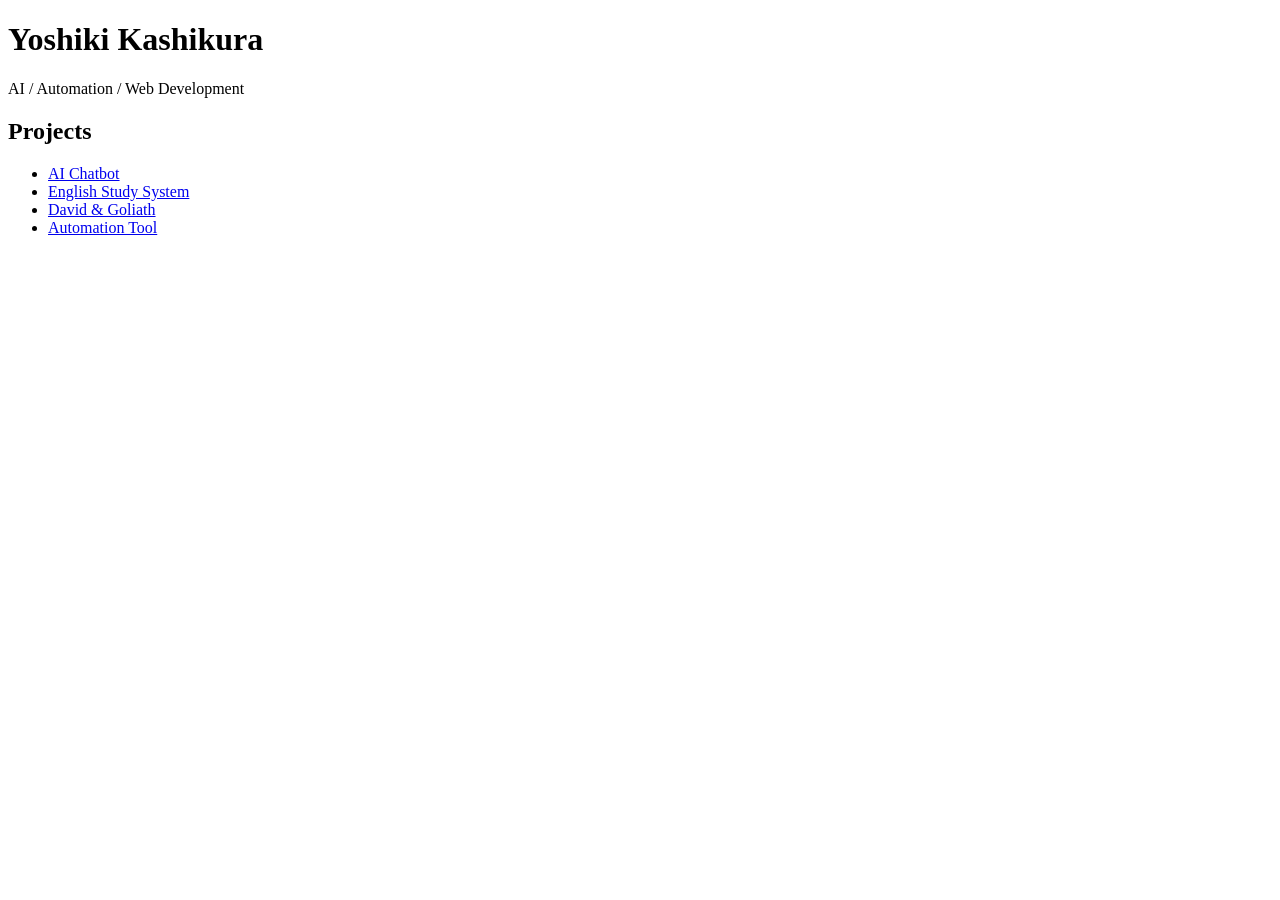
==== index.html @ 83948348 "Create index.html" ====
<!DOCTYPE html>
<html>
<head>
  <title>Yoshiki Portfolio</title>
</head>

<body>
  <h1>Yoshiki Kashikura</h1>
  <p>AI / Automation / Web Development</p>

  <h2>Projects</h2>

  <ul>
    <li><a href="https://github.com/yoshiki-521/ai-chatbot">AI Chatbot</a></li>
    <li><a href="https://github.com/yoshiki-521/english-study-system">English Study System</a></li>
    <li><a href="https://github.com/yoshiki-521/david-and-goliath">David & Goliath</a></li>
    <li><a href="https://github.com/yoshiki-521/automation-tool">Automation Tool</a></li>
  </ul>

</body>
</html>
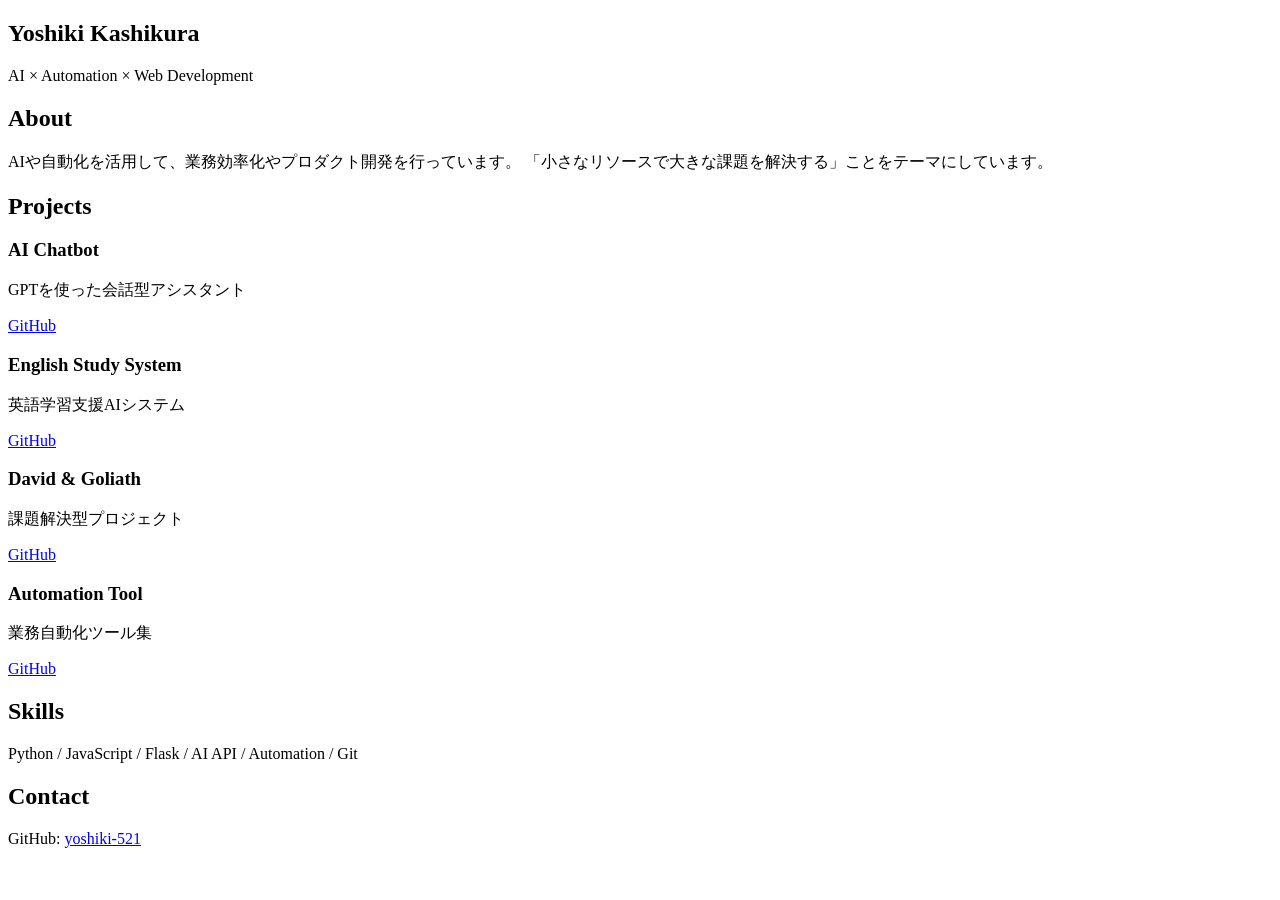
==== commit e5624756: "Update index.html" ====
--- a/index.html
+++ b/index.html
@@ -1,21 +1,73 @@
 <!DOCTYPE html>
-<html>
+<html lang="ja">
 <head>
+  <meta charset="UTF-8" />
+  <meta name="viewport" content="width=device-width, initial-scale=1.0"/>
   <title>Yoshiki Portfolio</title>
+  <link rel="stylesheet" href="style.css">
 </head>
 
 <body>
-  <h1>Yoshiki Kashikura</h1>
-  <p>AI / Automation / Web Development</p>
 
-  <h2>Projects</h2>
+  <!-- Hero -->
+  <section class="hero">
+    <h1>Yoshiki Kashikura</h1>
+    <p>AI × Automation × Web Development</p>
+  </section>
 
-  <ul>
-    <li><a href="https://github.com/yoshiki-521/ai-chatbot">AI Chatbot</a></li>
-    <li><a href="https://github.com/yoshiki-521/english-study-system">English Study System</a></li>
-    <li><a href="https://github.com/yoshiki-521/david-and-goliath">David & Goliath</a></li>
-    <li><a href="https://github.com/yoshiki-521/automation-tool">Automation Tool</a></li>
-  </ul>
+  <!-- About -->
+  <section class="section">
+    <h2>About</h2>
+    <p>
+      AIや自動化を活用して、業務効率化やプロダクト開発を行っています。  
+      「小さなリソースで大きな課題を解決する」ことをテーマにしています。
+    </p>
+  </section>
+
+  <!-- Projects -->
+  <section class="section">
+    <h2>Projects</h2>
+
+    <div class="grid">
+
+      <div class="card">
+        <h3>AI Chatbot</h3>
+        <p>GPTを使った会話型アシスタント</p>
+        <a href="https://github.com/yoshiki-521/ai-chatbot" target="_blank">GitHub</a>
+      </div>
+
+      <div class="card">
+        <h3>English Study System</h3>
+        <p>英語学習支援AIシステム</p>
+        <a href="https://github.com/yoshiki-521/english-study-system" target="_blank">GitHub</a>
+      </div>
+
+      <div class="card">
+        <h3>David & Goliath</h3>
+        <p>課題解決型プロジェクト</p>
+        <a href="https://github.com/yoshiki-521/DavidandGoliath" target="_blank">GitHub</a>
+      </div>
+
+      <div class="card">
+        <h3>Automation Tool</h3>
+        <p>業務自動化ツール集</p>
+        <a href="https://github.com/yoshiki-521" target="_blank">GitHub</a>
+      </div>
+
+    </div>
+  </section>
+
+  <!-- Skills -->
+  <section class="section">
+    <h2>Skills</h2>
+    <p>Python / JavaScript / Flask / AI API / Automation / Git</p>
+  </section>
+
+  <!-- Contact -->
+  <section class="section">
+    <h2>Contact</h2>
+    <p>GitHub: <a href="https://github.com/yoshiki-521">yoshiki-521</a></p>
+  </section>
 
 </body>
 </html>
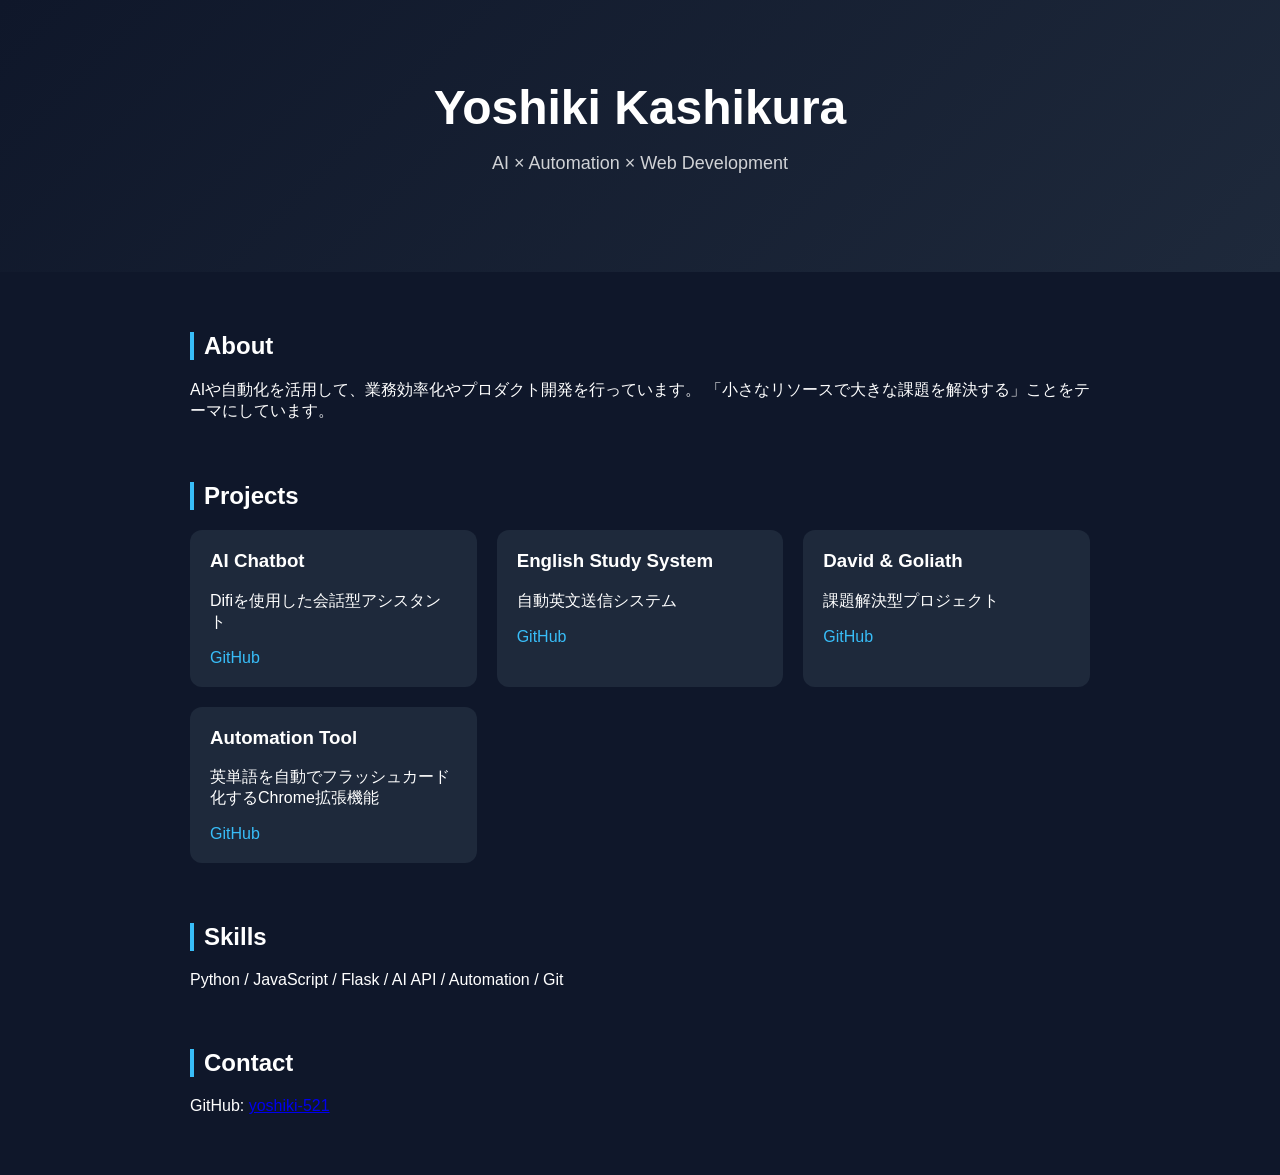
==== commit b62383ca: "Update index.html" ====
--- a/index.html
+++ b/index.html
@@ -32,26 +32,26 @@
 
       <div class="card">
         <h3>AI Chatbot</h3>
-        <p>GPTを使った会話型アシスタント</p>
-        <a href="https://github.com/yoshiki-521/ai-chatbot" target="_blank">GitHub</a>
+        <p>Difiを使用した会話型アシスタント</p>
+        <a href="https://github.com/yoshiki-521/htb_energy_chatbot.git" target="_blank">GitHub</a>
       </div>
 
       <div class="card">
         <h3>English Study System</h3>
-        <p>英語学習支援AIシステム</p>
-        <a href="https://github.com/yoshiki-521/english-study-system" target="_blank">GitHub</a>
+        <p>自動英文送信システム</p>
+        <a href="https://github.com/yoshiki-521/english_study.git" target="_blank">GitHub</a>
       </div>
 
       <div class="card">
         <h3>David & Goliath</h3>
         <p>課題解決型プロジェクト</p>
-        <a href="https://github.com/yoshiki-521/DavidandGoliath" target="_blank">GitHub</a>
+        <a href="https://github.com/yoshiki-521/goliathanddavid.git" target="_blank">GitHub</a>
       </div>
 
       <div class="card">
         <h3>Automation Tool</h3>
-        <p>業務自動化ツール集</p>
-        <a href="https://github.com/yoshiki-521" target="_blank">GitHub</a>
+        <p>英単語を自動でフラッシュカード化するChrome拡張機能</p>
+        <a href="https://github.com/yoshiki-521/words_flashcord_extention.git" target="_blank">GitHub</a>
       </div>
 
     </div>
--- a/style.css
+++ b/style.css
@@ -0,0 +1,65 @@
+body {
+  margin: 0;
+  font-family: Arial, sans-serif;
+  background: #0f172a;
+  color: white;
+}
+
+/* Hero */
+.hero {
+  text-align: center;
+  padding: 80px 20px;
+  background: linear-gradient(135deg, #0f172a, #1e293b);
+}
+
+.hero h1 {
+  font-size: 48px;
+  margin: 0;
+}
+
+.hero p {
+  font-size: 18px;
+  opacity: 0.8;
+}
+
+/* Sections */
+.section {
+  max-width: 900px;
+  margin: 60px auto;
+  padding: 0 20px;
+}
+
+.section h2 {
+  margin-bottom: 20px;
+  border-left: 4px solid #38bdf8;
+  padding-left: 10px;
+}
+
+/* Grid */
+.grid {
+  display: grid;
+  grid-template-columns: repeat(auto-fit, minmax(220px, 1fr));
+  gap: 20px;
+}
+
+/* Card */
+.card {
+  background: #1e293b;
+  padding: 20px;
+  border-radius: 12px;
+  transition: 0.3s;
+}
+
+.card:hover {
+  transform: translateY(-8px);
+  background: #334155;
+}
+
+.card h3 {
+  margin-top: 0;
+}
+
+.card a {
+  color: #38bdf8;
+  text-decoration: none;
+}
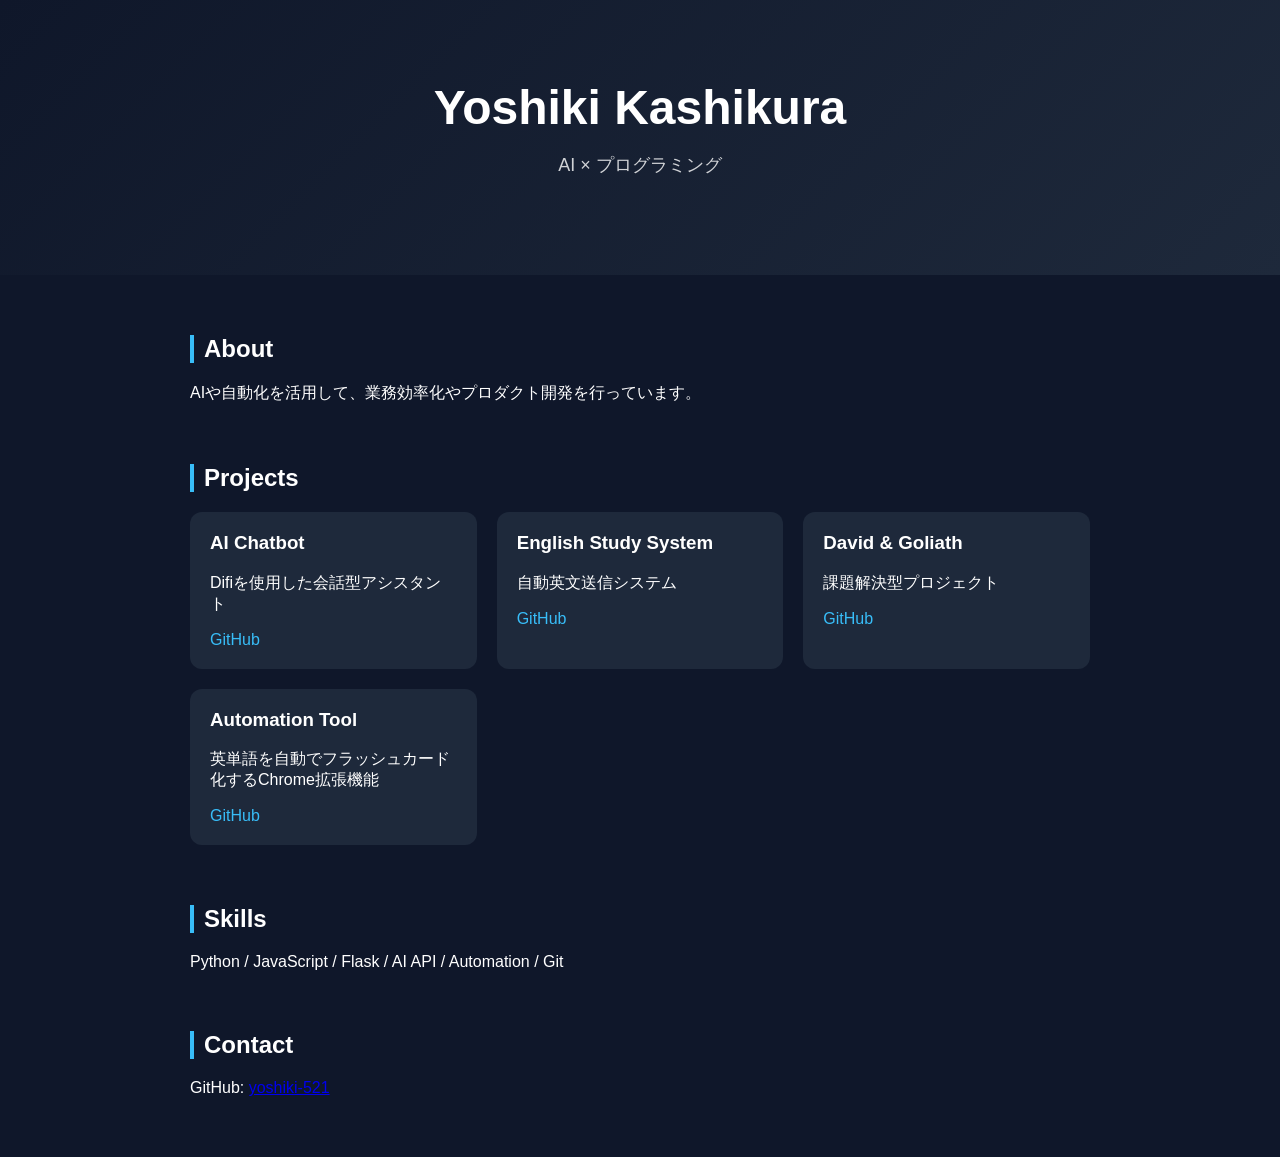
==== commit e8ead8e0: "Update index.html" ====
--- a/index.html
+++ b/index.html
@@ -12,7 +12,7 @@
   <!-- Hero -->
   <section class="hero">
     <h1>Yoshiki Kashikura</h1>
-    <p>AI × Automation × Web Development</p>
+    <p>AI × プログラミング</p>
   </section>
 
   <!-- About -->
@@ -20,7 +20,6 @@
     <h2>About</h2>
     <p>
       AIや自動化を活用して、業務効率化やプロダクト開発を行っています。  
-      「小さなリソースで大きな課題を解決する」ことをテーマにしています。
     </p>
   </section>
 
@@ -33,25 +32,25 @@
       <div class="card">
         <h3>AI Chatbot</h3>
         <p>Difiを使用した会話型アシスタント</p>
-        <a href="https://github.com/yoshiki-521/htb_energy_chatbot.git" target="_blank">GitHub</a>
+        <a href="https://github.com/yoshiki-521/htb_energy_chatbot" target="_blank">GitHub</a>
       </div>
 
       <div class="card">
         <h3>English Study System</h3>
         <p>自動英文送信システム</p>
-        <a href="https://github.com/yoshiki-521/english_study.git" target="_blank">GitHub</a>
+        <a href="https://github.com/yoshiki-521/english_study" target="_blank">GitHub</a>
       </div>
 
       <div class="card">
         <h3>David & Goliath</h3>
         <p>課題解決型プロジェクト</p>
-        <a href="https://github.com/yoshiki-521/goliathanddavid.git" target="_blank">GitHub</a>
+        <a href="https://github.com/yoshiki-521/goliathanddavid" target="_blank">GitHub</a>
       </div>
 
       <div class="card">
         <h3>Automation Tool</h3>
         <p>英単語を自動でフラッシュカード化するChrome拡張機能</p>
-        <a href="https://github.com/yoshiki-521/words_flashcord_extention.git" target="_blank">GitHub</a>
+        <a href="https://github.com/yoshiki-521/words_flashcord_extention" target="_blank">GitHub</a>
       </div>
 
     </div>
